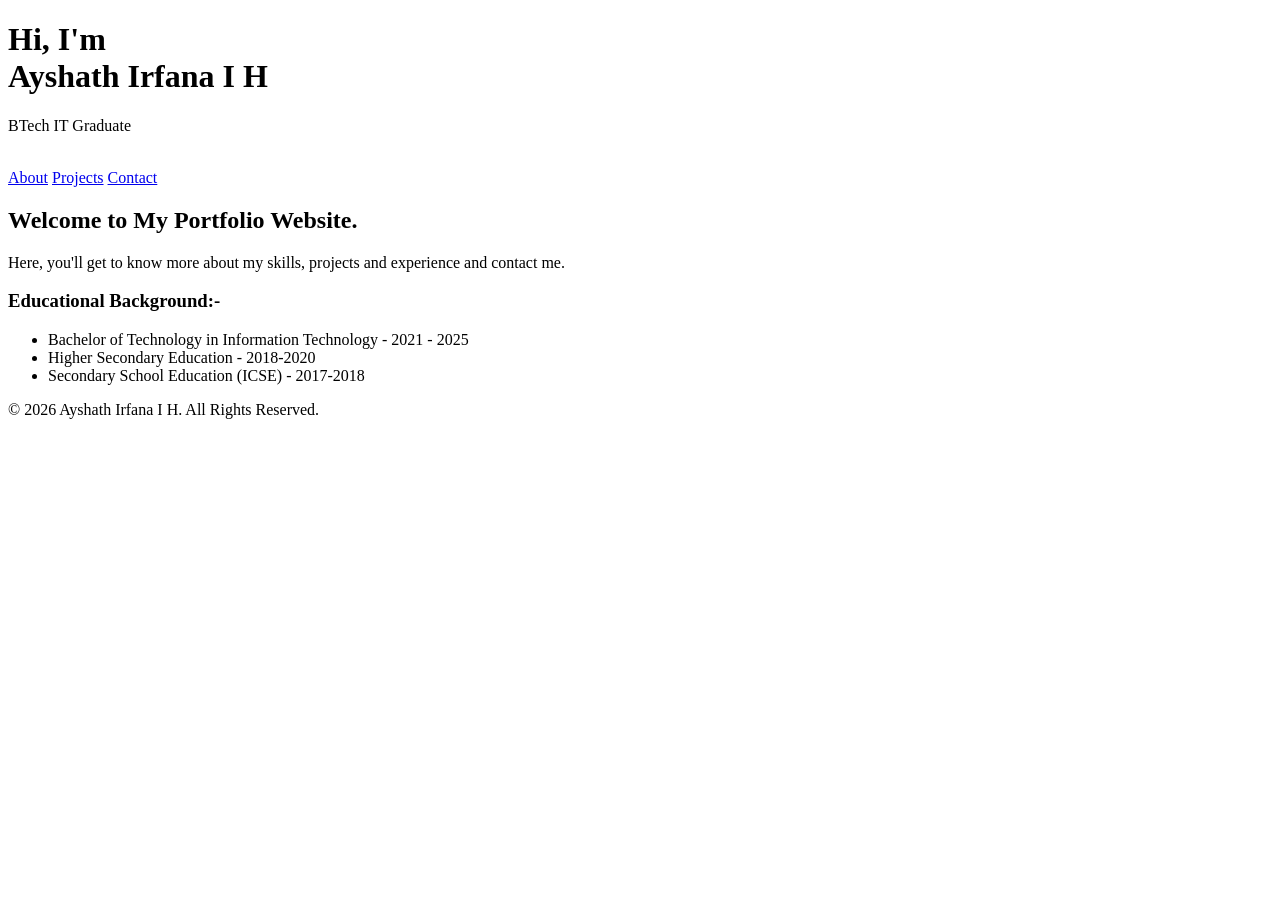
==== index.html @ 9d5591fb "Add files via upload" ====
<!DOCTYPE html>
<html lang="en">
<head>
    <meta charset="UTF-8">
    <meta name="viewport" content="width=device-width, initial-scale=1.0">
    <title>Portfolio</title>
</head>

<body>
    <header>
        <h1>Hi, I'm <br> Ayshath Irfana I H</h1>
        <p>BTech IT Graduate</p>
        <br>
        <nav>
            <a href="about.html">About</a>
            <a href="projects.html">Projects</a>
            <a href="contact.html">Contact</a>
        </nav>
    </header>
    <main>
        <section>
            <h2>Welcome to My Portfolio Website.</h2>
            <p>Here, you'll get to know more about my skills, projects and experience and contact me.</p>
        </section>
        <section>
            <h3>Educational Background:-</h3>
            <ul>
                <li>Bachelor of Technology in Information Technology - 2021 - 2025</li>
                <li>Higher Secondary Education - 2018-2020</li>
                <li>Secondary School Education (ICSE) - 2017-2018</li>
            </ul>
        </section>
    </main>
    <footer>&copy; 2026 Ayshath Irfana I H. All Rights Reserved.</footer>
</body>

</html>
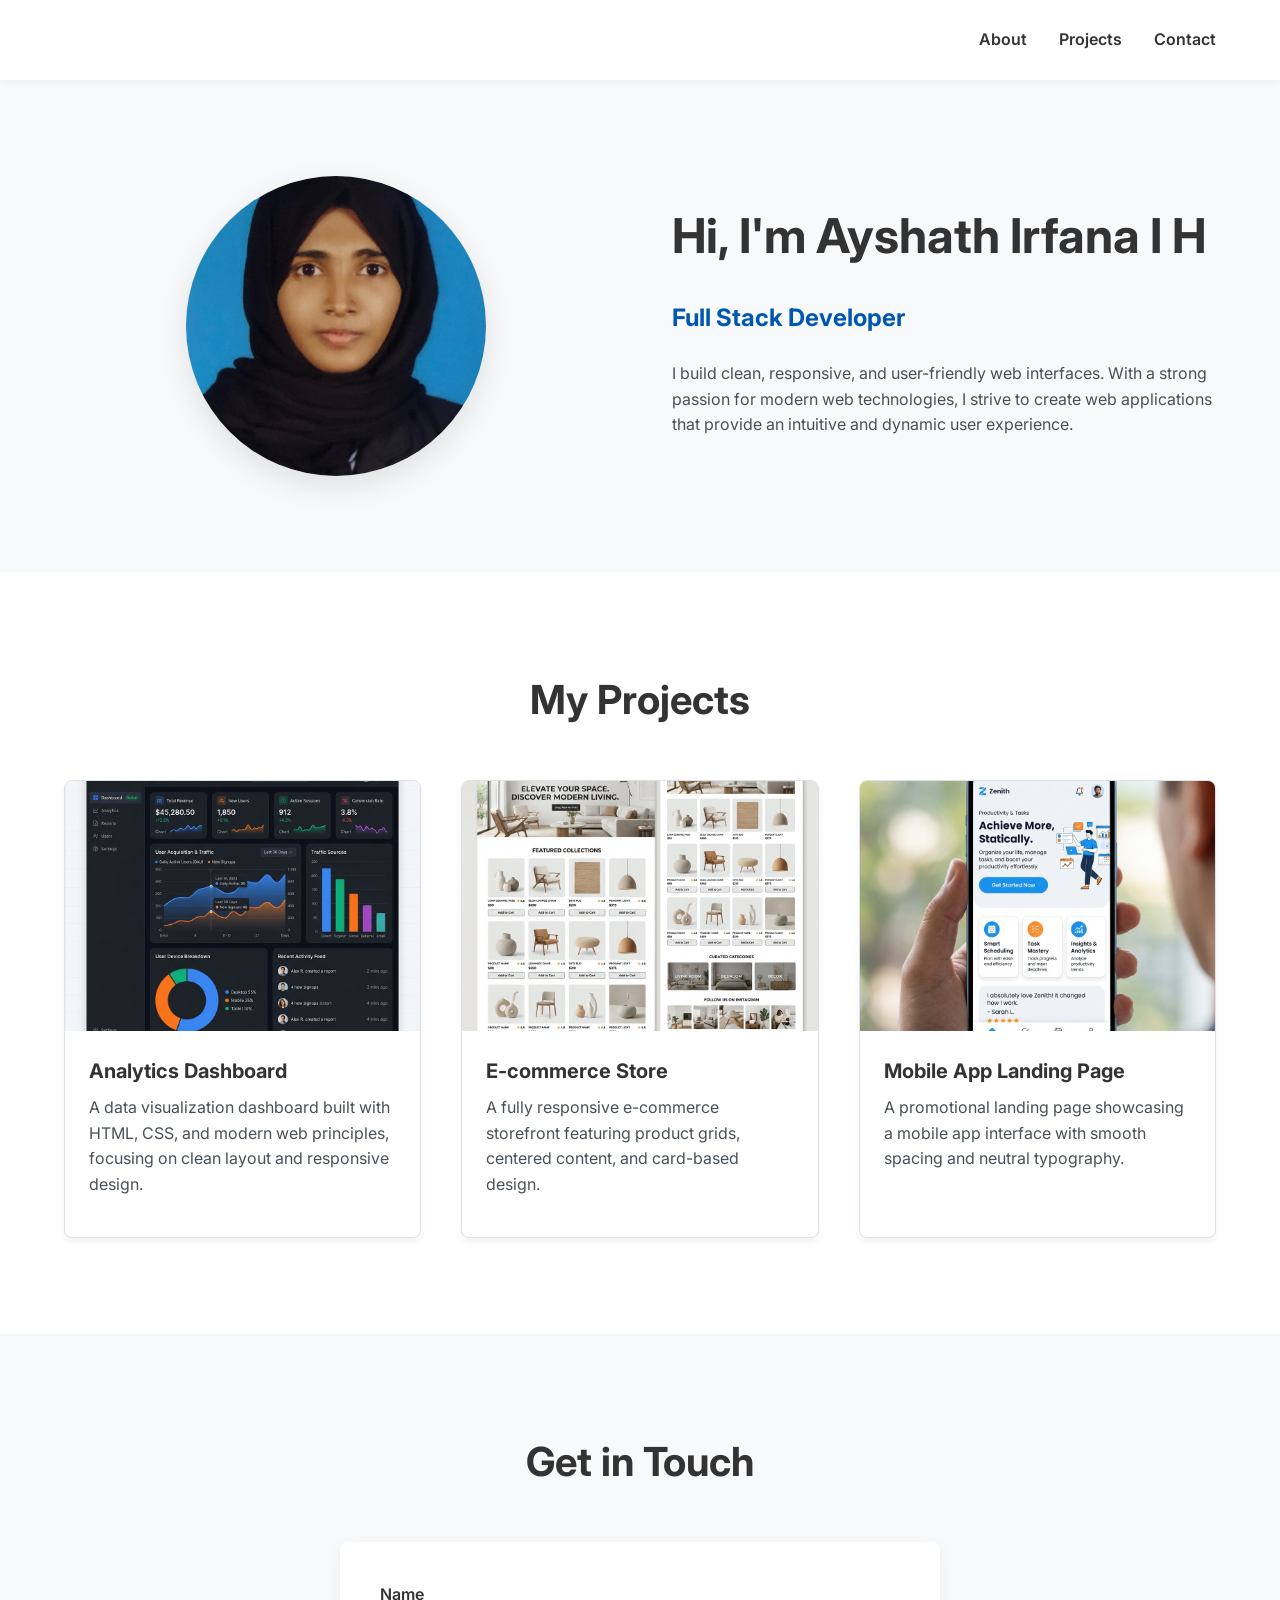
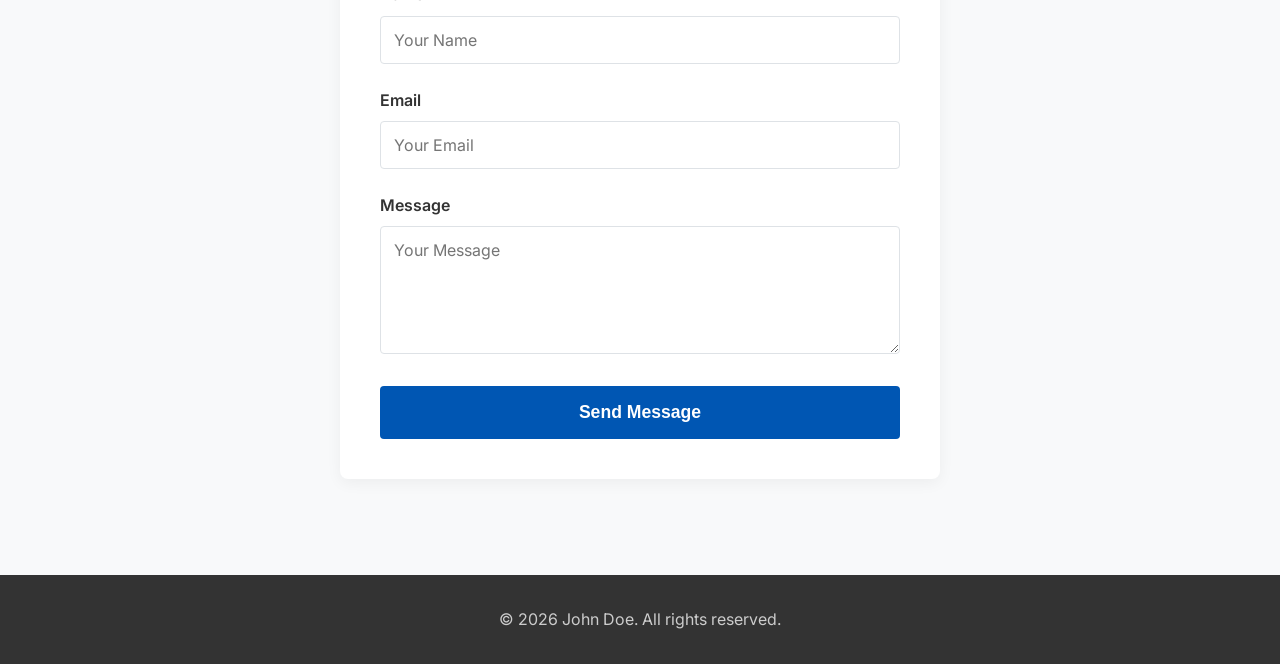
==== commit 1993867d: "Initial commit: Add responsive portfolio website" ====
--- a/index.html
+++ b/index.html
@@ -1,37 +1,114 @@
-<!DOCTYPE html>
-<html lang="en">
-<head>
-    <meta charset="UTF-8">
-    <meta name="viewport" content="width=device-width, initial-scale=1.0">
-    <title>Portfolio</title>
-</head>
-
-<body>
-    <header>
-        <h1>Hi, I'm <br> Ayshath Irfana I H</h1>
-        <p>BTech IT Graduate</p>
-        <br>
-        <nav>
-            <a href="about.html">About</a>
-            <a href="projects.html">Projects</a>
-            <a href="contact.html">Contact</a>
-        </nav>
-    </header>
-    <main>
-        <section>
-            <h2>Welcome to My Portfolio Website.</h2>
-            <p>Here, you'll get to know more about my skills, projects and experience and contact me.</p>
-        </section>
-        <section>
-            <h3>Educational Background:-</h3>
-            <ul>
-                <li>Bachelor of Technology in Information Technology - 2021 - 2025</li>
-                <li>Higher Secondary Education - 2018-2020</li>
-                <li>Secondary School Education (ICSE) - 2017-2018</li>
-            </ul>
-        </section>
-    </main>
-    <footer>&copy; 2026 Ayshath Irfana I H. All Rights Reserved.</footer>
-</body>
-
-</html>+<!DOCTYPE html>
+<html lang="en">
+<head>
+    <meta charset="UTF-8">
+    <meta name="viewport" content="width=device-width, initial-scale=1.0">
+    <title>Portfolio | John Doe</title>
+    <meta name="description" content="Professional portfolio of John Doe, Frontend Developer.">
+    <link rel="stylesheet" href="css/style.css">
+    <!-- Google Fonts -->
+    <link href="https://fonts.googleapis.com/css2?family=Inter:wght@300;400;600;700&display=swap" rel="stylesheet">
+</head>
+<body>
+    <header class="header">
+        <div class="container nav-container">
+            <a href="#" class="logo"></a>
+            
+            <nav class="navbar">
+                <ul class="nav-links">
+                    <li><a href="#about">About</a></li>
+                    <li><a href="#projects">Projects</a></li>
+                    <li><a href="#contact">Contact</a></li>
+                </ul>
+            </nav>
+
+            <button class="hamburger" id="hamburger" aria-label="Toggle Navigation">
+                <span class="bar"></span>
+                <span class="bar"></span>
+                <span class="bar"></span>
+            </button>
+        </div>
+    </header>
+
+    <main>
+        <section id="about" class="about-section">
+            <div class="container about-container">
+                <div class="about-image">
+                    <img src="images/profile.jpg" alt="Profile Picture of John Doe">
+                </div>
+                <div class="about-content">
+                    <h1>Hi, I'm Ayshath Irfana I H</h1>
+                    <h2>Full Stack Developer</h2>
+                    <p>I build clean, responsive, and user-friendly web interfaces. With a strong passion for modern web technologies, I strive to create web applications that provide an intuitive and dynamic user experience.</p>
+                </div>
+            </div>
+        </section>
+
+        <section id="projects" class="projects-section">
+            <div class="container">
+                <h2 class="section-title">My Projects</h2>
+                <div class="projects-grid">
+                    <article class="project-card">
+                        <img src="images/project1.jpg" alt="Dashboard Project" class="project-img">
+                        <div class="project-info">
+                            <h3>Analytics Dashboard</h3>
+                            <p>A data visualization dashboard built with HTML, CSS, and modern web principles, focusing on clean layout and responsive design.</p>
+                        </div>
+                    </article>
+                    <article class="project-card">
+                        <img src="images/project2.jpg" alt="E-commerce Project" class="project-img">
+                        <div class="project-info">
+                            <h3>E-commerce Store</h3>
+                            <p>A fully responsive e-commerce storefront featuring product grids, centered content, and card-based design.</p>
+                        </div>
+                    </article>
+                    <article class="project-card">
+                        <img src="images/project3.jpg" alt="Mobile App Interface" class="project-img">
+                        <div class="project-info">
+                            <h3>Mobile App Landing Page</h3>
+                            <p>A promotional landing page showcasing a mobile app interface with smooth spacing and neutral typography.</p>
+                        </div>
+                    </article>
+                </div>
+            </div>
+        </section>
+
+        <section id="contact" class="contact-section">
+            <div class="container">
+                <h2 class="section-title">Get in Touch</h2>
+                <form class="contact-form" action="#" method="POST">
+                    <div class="form-group">
+                        <label for="name">Name</label>
+                        <input type="text" id="name" name="name" required placeholder="Your Name">
+                    </div>
+                    <div class="form-group">
+                        <label for="email">Email</label>
+                        <input type="email" id="email" name="email" required placeholder="Your Email">
+                    </div>
+                    <div class="form-group">
+                        <label for="message">Message</label>
+                        <textarea id="message" name="message" rows="5" required placeholder="Your Message"></textarea>
+                    </div>
+                    <button type="submit" class="submit-btn">Send Message</button>
+                </form>
+            </div>
+        </section>
+    </main>
+
+    <footer class="footer">
+        <div class="container">
+            <p>&copy; 2026 John Doe. All rights reserved.</p>
+        </div>
+    </footer>
+
+    <script>
+        const hamburger = document.getElementById('hamburger');
+        const navbar = document.querySelector('.navbar');
+
+        hamburger.addEventListener('click', () => {
+            navbar.classList.toggle('active');
+            hamburger.classList.toggle('active');
+        });
+    </script>
+</body>
+</html>
--- a/css/style.css
+++ b/css/style.css
@@ -0,0 +1,397 @@
+/* =========================================
+   CSS Reset & Base Styles
+   ========================================= */
+* {
+    margin: 0;
+    padding: 0;
+    box-sizing: border-box;
+}
+
+html {
+    scroll-behavior: smooth;
+}
+
+body {
+    font-family: 'Inter', sans-serif;
+    background-color: #f8f9fa; /* Neutral light background */
+    color: #333333;
+    line-height: 1.6;
+}
+
+img {
+    max-width: 100%;
+    display: block;
+    height: auto;
+}
+
+a {
+    text-decoration: none;
+    color: inherit;
+}
+
+ul {
+    list-style: none;
+}
+
+/* =========================================
+   Typography & Colors
+   ========================================= */
+:root {
+    --primary-color: #0056b3; /* Blue */
+    --secondary-color: #495057; /* Gray */
+    --bg-color: #ffffff; /* White */
+    --bg-light: #f8f9fa;
+    --text-color: #333333;
+    --text-light: #6c757d;
+    --border-color: #dee2e6;
+}
+
+h1, h2, h3 {
+    margin-bottom: 0.5em;
+    color: var(--text-color);
+}
+
+p {
+    color: var(--secondary-color);
+    margin-bottom: 1rem;
+}
+
+.section-title {
+    text-align: center;
+    font-size: 2.5rem;
+    margin-bottom: 3rem;
+    color: var(--text-color);
+}
+
+.container {
+    width: 90%;
+    max-width: 1200px;
+    margin: 0 auto;
+}
+
+/* =========================================
+   Header & Navigation
+   ========================================= */
+.header {
+    background-color: var(--bg-color);
+    box-shadow: 0 2px 10px rgba(0, 0, 0, 0.05);
+    position: sticky;
+    top: 0;
+    z-index: 1000;
+}
+
+.nav-container {
+    display: flex;
+    justify-content: space-between;
+    align-items: center;
+    height: 80px;
+}
+
+.logo {
+    font-size: 1.8rem;
+    font-weight: 700;
+    color: var(--primary-color);
+}
+
+.nav-links {
+    display: flex;
+    gap: 2rem;
+}
+
+.nav-links a {
+    font-weight: 600;
+    transition: color 0.3s ease;
+}
+
+.nav-links a:hover {
+    color: var(--primary-color);
+}
+
+/* Hamburger Menu (Hidden by default) */
+.hamburger {
+    display: none;
+    background: none;
+    border: none;
+    cursor: pointer;
+    flex-direction: column;
+    gap: 5px;
+}
+
+.hamburger .bar {
+    width: 25px;
+    height: 3px;
+    background-color: var(--text-color);
+    transition: all 0.3s ease;
+}
+
+/* =========================================
+   About Section
+   ========================================= */
+.about-section {
+    padding: 6rem 0;
+    background-color: var(--bg-light);
+}
+
+.about-container {
+    display: flex;
+    align-items: center;
+    gap: 4rem;
+}
+
+.about-image {
+    flex: 1;
+    display: flex;
+    justify-content: center;
+}
+
+.about-image img {
+    width: 300px;
+    height: 300px;
+    object-fit: cover;
+    border-radius: 50%;
+    box-shadow: 0 10px 30px rgba(0, 0, 0, 0.1);
+}
+
+.about-content {
+    flex: 1;
+}
+
+.about-content h1 {
+    font-size: 3rem;
+}
+
+.about-content h2 {
+    font-size: 1.5rem;
+    color: var(--primary-color);
+    margin-bottom: 1.5rem;
+}
+
+/* =========================================
+   Projects Section (Card-based design)
+   ========================================= */
+.projects-section {
+    padding: 6rem 0;
+    background-color: var(--bg-color);
+}
+
+.projects-grid {
+    display: grid;
+    gap: 2.5rem;
+}
+
+.project-card {
+    background-color: var(--bg-color);
+    border: 1px solid var(--border-color);
+    border-radius: 8px;
+    overflow: hidden;
+    box-shadow: 0 4px 6px rgba(0, 0, 0, 0.05);
+    transition: transform 0.3s ease, box-shadow 0.3s ease;
+}
+
+.project-card:hover {
+    transform: translateY(-5px);
+    box-shadow: 0 10px 20px rgba(0, 0, 0, 0.1);
+}
+
+.project-img {
+    width: 100%;
+    height: 250px;
+    object-fit: cover;
+}
+
+.project-info {
+    padding: 1.5rem;
+}
+
+.project-info h3 {
+    font-size: 1.25rem;
+    margin-bottom: 0.5rem;
+}
+
+/* =========================================
+   Contact Form
+   ========================================= */
+.contact-section {
+    padding: 6rem 0;
+    background-color: var(--bg-light);
+}
+
+.contact-form {
+    max-width: 600px;
+    margin: 0 auto;
+    background: var(--bg-color);
+    padding: 2.5rem;
+    border-radius: 8px;
+    box-shadow: 0 4px 15px rgba(0, 0, 0, 0.05);
+}
+
+.form-group {
+    margin-bottom: 1.5rem;
+}
+
+.form-group label {
+    display: block;
+    margin-bottom: 0.5rem;
+    font-weight: 600;
+}
+
+.form-group input,
+.form-group textarea {
+    width: 100%;
+    padding: 0.8rem;
+    border: 1px solid var(--border-color);
+    border-radius: 4px;
+    font-family: inherit;
+    font-size: 1rem;
+}
+
+.form-group input:focus,
+.form-group textarea:focus {
+    outline: none;
+    border-color: var(--primary-color);
+    box-shadow: 0 0 0 2px rgba(0, 86, 179, 0.2);
+}
+
+.submit-btn {
+    display: inline-block;
+    width: 100%;
+    padding: 1rem;
+    background-color: var(--primary-color);
+    color: var(--bg-color);
+    border: none;
+    border-radius: 4px;
+    font-size: 1.1rem;
+    font-weight: 600;
+    cursor: pointer;
+    transition: background-color 0.3s ease;
+}
+
+.submit-btn:hover {
+    background-color: #004494;
+}
+
+/* =========================================
+   Footer
+   ========================================= */
+.footer {
+    text-align: center;
+    padding: 2rem 0;
+    background-color: var(--text-color);
+    color: var(--bg-color);
+}
+
+.footer p {
+    margin: 0;
+    color: #cccccc;
+}
+
+/* =========================================
+   RESPONSIVENESS (EXACT BREAKPOINTS)
+   ========================================= */
+
+/* Desktop (min-width: 1025px) */
+@media (min-width: 1025px) {
+    .projects-grid {
+        grid-template-columns: repeat(3, 1fr); /* 3 cards per row */
+    }
+}
+
+/* Tablet (min-width: 769px) and (max-width: 1024px) */
+@media (min-width: 769px) and (max-width: 1024px) {
+    .projects-grid {
+        grid-template-columns: repeat(2, 1fr); /* 2 cards per row */
+    }
+    
+    .about-container {
+        gap: 2rem;
+    }
+    
+    .about-image img {
+        width: 250px;
+        height: 250px;
+    }
+}
+
+/* Mobile (max-width: 768px) */
+@media (max-width: 768px) {
+    .nav-container {
+        position: relative;
+    }
+    
+    /* Hamburger Menu Visible */
+    .hamburger {
+        display: flex;
+    }
+
+    /* Navbar styling for mobile */
+    .navbar {
+        position: absolute;
+        top: 80px;
+        left: 0;
+        width: 100%;
+        background-color: var(--bg-color);
+        box-shadow: 0 5px 10px rgba(0,0,0,0.1);
+        max-height: 0;
+        overflow: hidden;
+        transition: max-height 0.3s ease-in-out;
+    }
+
+    .navbar.active {
+        max-height: 300px;
+    }
+
+    .nav-links {
+        flex-direction: column;
+        gap: 0;
+        text-align: center;
+    }
+
+    .nav-links li {
+        width: 100%;
+    }
+
+    .nav-links a {
+        display: block;
+        padding: 1.5rem;
+        border-top: 1px solid var(--border-color);
+    }
+    
+    /* Hamburger Animation */
+    .hamburger.active .bar:nth-child(1) {
+        transform: translateY(8px) rotate(45deg);
+    }
+    .hamburger.active .bar:nth-child(2) {
+        opacity: 0;
+    }
+    .hamburger.active .bar:nth-child(3) {
+        transform: translateY(-8px) rotate(-45deg);
+    }
+
+    /* Stack elements on mobile */
+    .about-container {
+        flex-direction: column;
+        text-align: center;
+    }
+    
+    .about-image img {
+        width: 200px;
+        height: 200px;
+    }
+    
+    .about-content h1 {
+        font-size: 2.2rem;
+    }
+    
+    .projects-grid {
+        grid-template-columns: 1fr; /* 1 card per row */
+    }
+    
+    .section-title {
+        font-size: 2rem;
+        margin-bottom: 2rem;
+    }
+    
+    .contact-form {
+        padding: 1.5rem;
+    }
+}
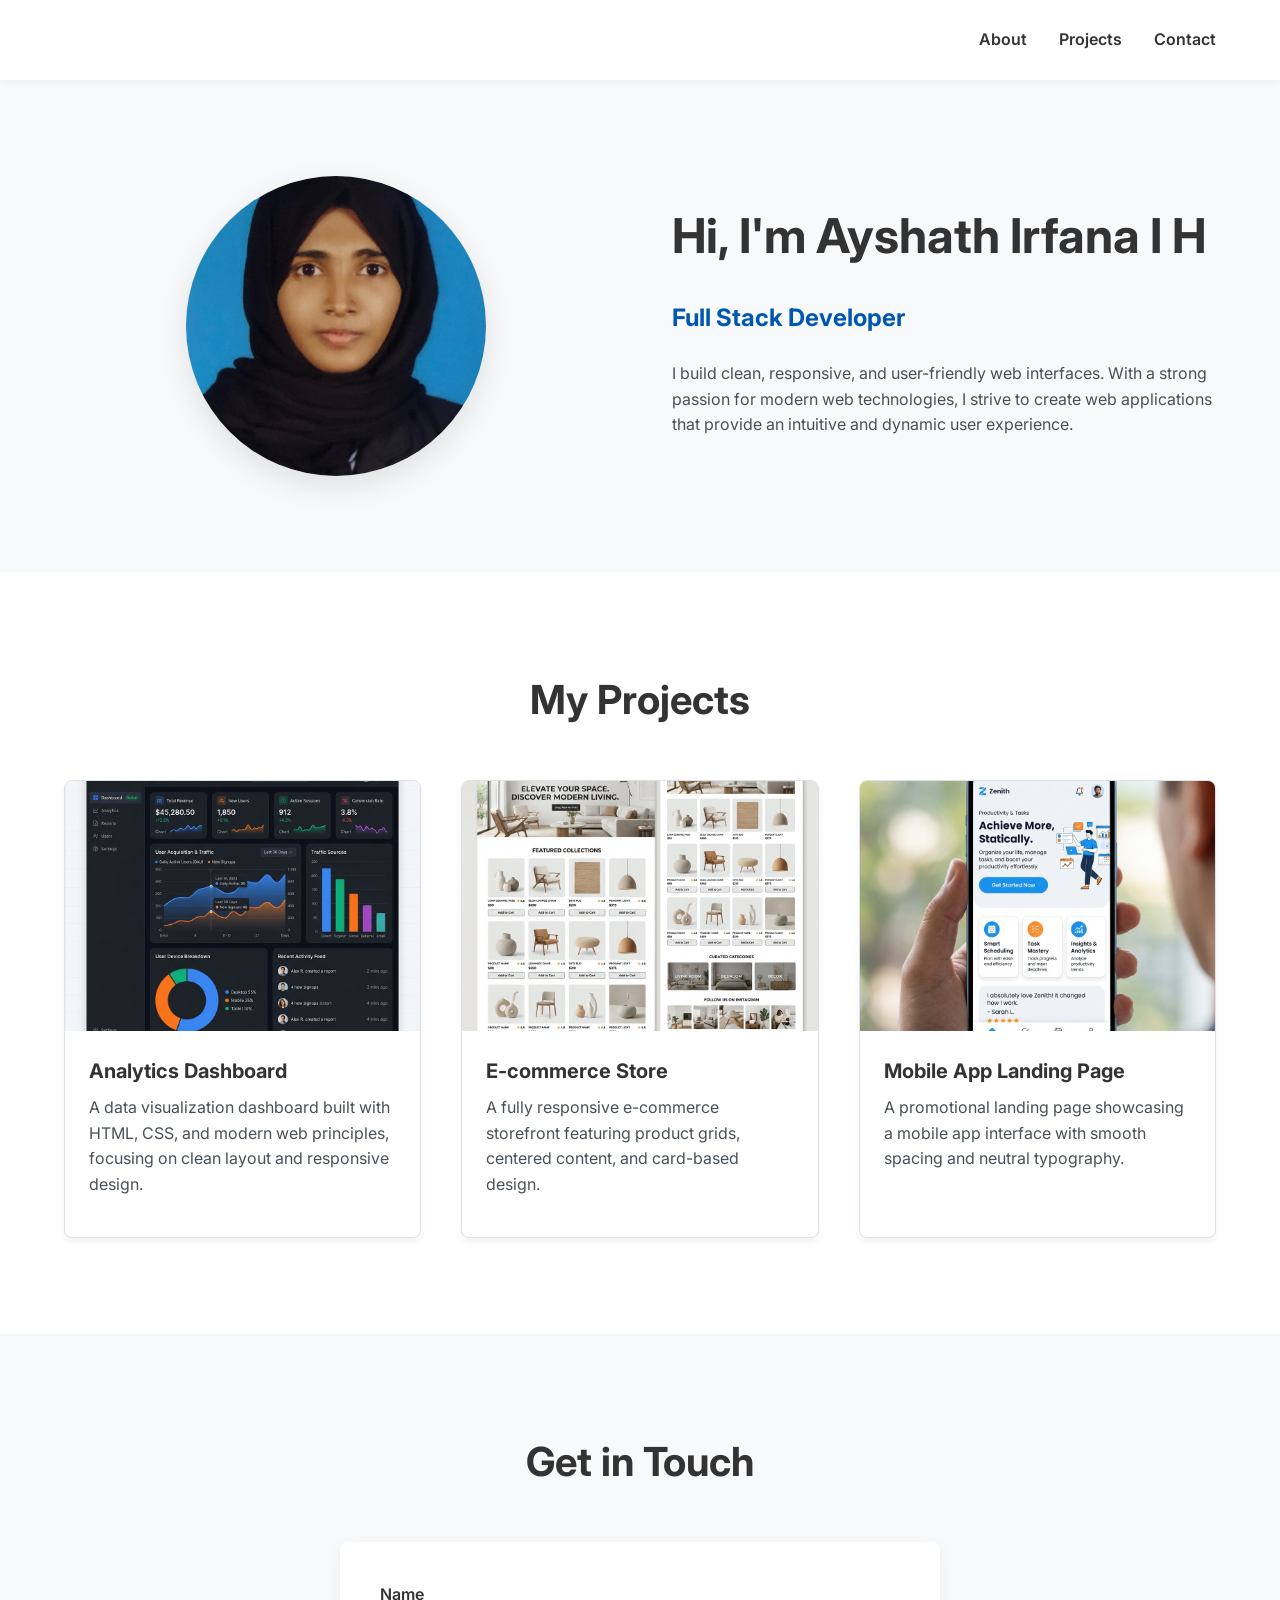
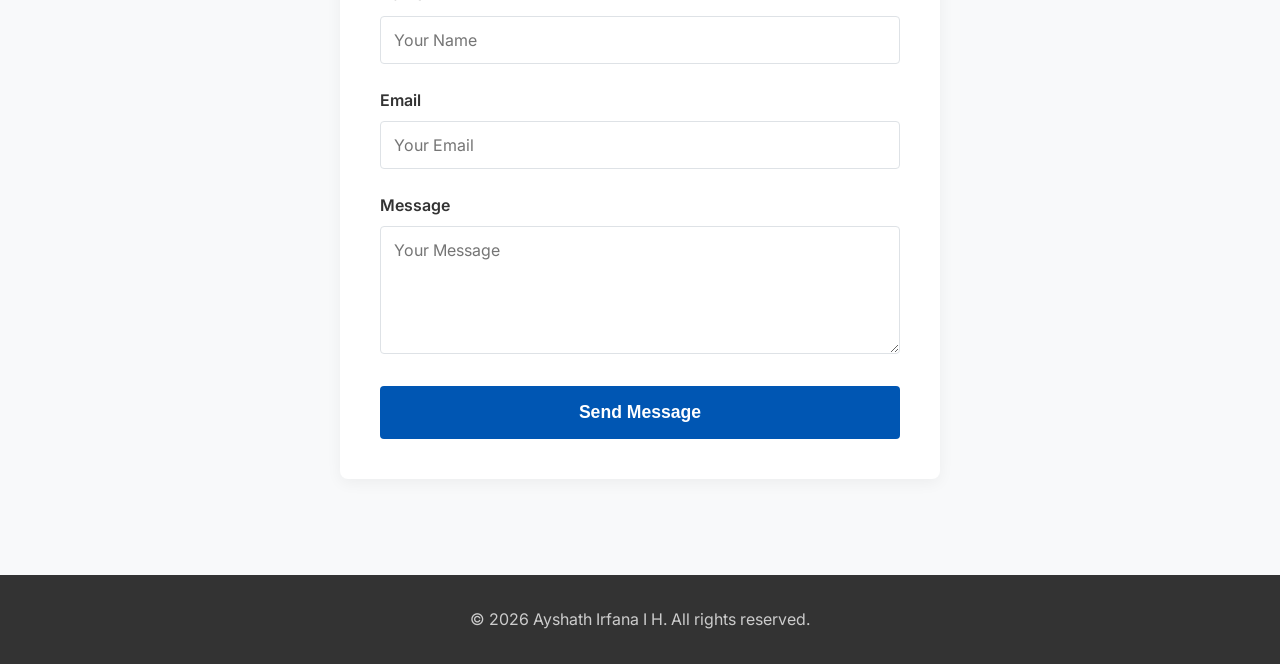
==== commit 529769a4: "second" ====
--- a/index.html
+++ b/index.html
@@ -97,7 +97,7 @@
 
     <footer class="footer">
         <div class="container">
-            <p>&copy; 2026 John Doe. All rights reserved.</p>
+            <p>&copy; 2026 Ayshath Irfana I H. All rights reserved.</p>
         </div>
     </footer>
 
